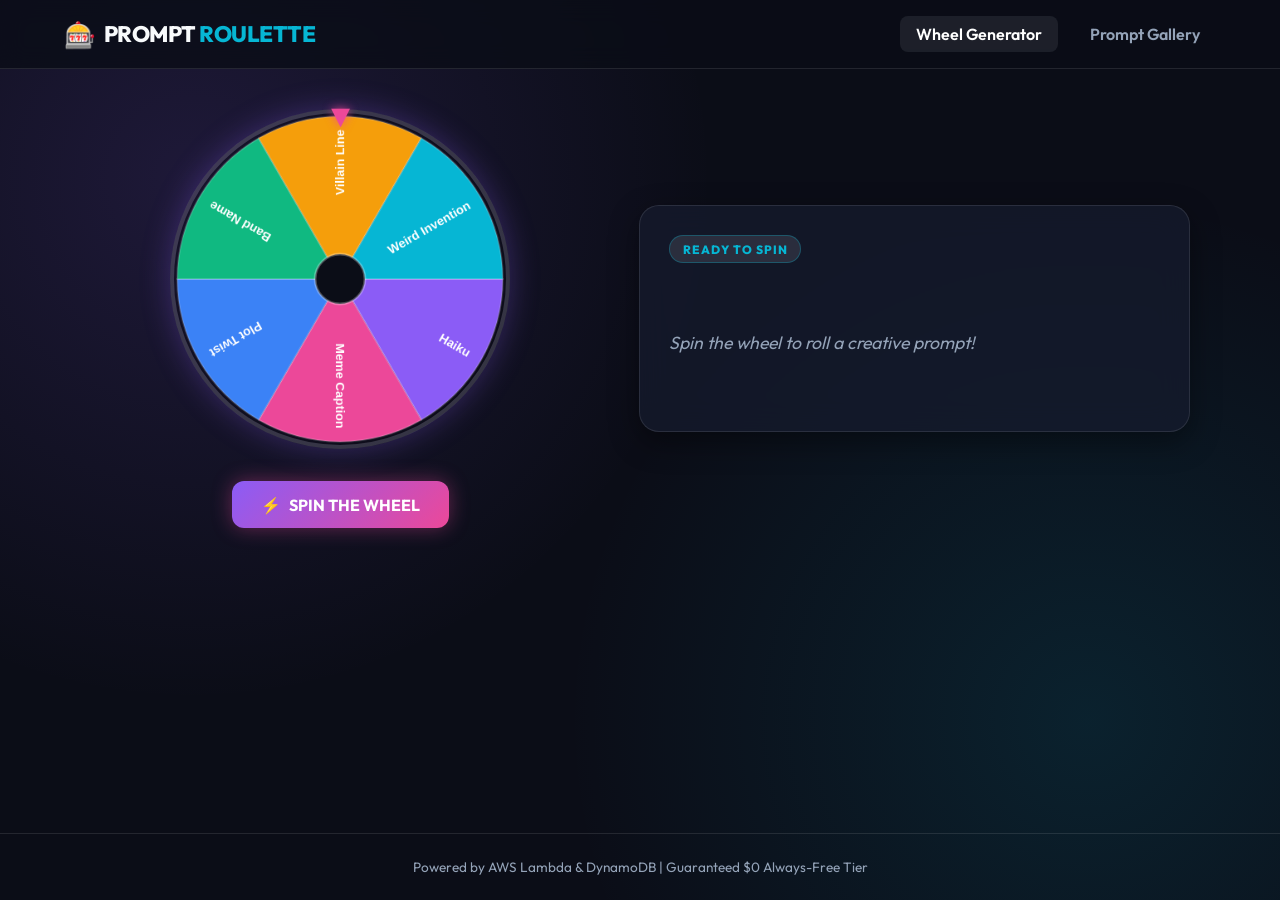
==== frontend/index.html @ f2e2e4ef "feat: complete Prompt Roulette backend, frontend, unit/integration test suites" ====
<!DOCTYPE html>
<html lang="en">
<head>
  <meta charset="UTF-8">
  <meta name="viewport" content="width=device-width, initial-scale=1.0">
  <title>Prompt Roulette — Spin & Generate Creative Prompts</title>
  <meta name="description" content="Spin the wheel for random creative prompts: haikus, meme captions, plot twists, band names, villain monologues, and weird inventions with rarity drops!">
  <link rel="preconnect" href="https://fonts.googleapis.com">
  <link rel="preconnect" href="https://fonts.gstatic.com" crossorigin>
  <link href="https://fonts.googleapis.com/css2?family=Outfit:wght@400;600;800&family=Space+Mono:ital,wght@0,400;0,700;1,400&display=swap" rel="stylesheet">
  <link rel="stylesheet" href="style.css">
</head>
<body>
  <div id="confetti-container"></div>
  
  <header class="site-header">
    <div class="header-container">
      <div class="logo">
        <span class="logo-icon">🎰</span>
        <span class="logo-text">PROMPT <span class="accent-text">ROULETTE</span></span>
      </div>
      <nav class="nav-links">
        <a href="index.html" class="nav-link active">Wheel Generator</a>
        <a href="gallery.html" class="nav-link">Prompt Gallery</a>
      </nav>
    </div>
  </header>

  <main class="main-content">
    <div class="container hero-layout">
      <!-- Wheel Container -->
      <section class="wheel-section">
        <div class="wheel-wrapper">
          <div class="wheel-pointer">▼</div>
          <div class="wheel-container" id="wheel">
            <canvas id="wheelCanvas" width="400" height="400"></canvas>
          </div>
        </div>
        <div class="spin-controls">
          <button id="spinBtn" class="btn btn-primary btn-glow">
            <span class="spin-icon">⚡</span> SPIN THE WHEEL
          </button>
        </div>
      </section>

      <!-- Result Showcase -->
      <section class="result-section">
        <div class="card result-card" id="resultCard">
          <div class="card-header">
            <span class="badge category-badge" id="resCategory">READY TO SPIN</span>
            <span class="badge rarity-badge hidden" id="resRarity">COMMON</span>
          </div>

          <div class="card-body">
            <p class="result-placeholder" id="placeholderText">Spin the wheel to roll a creative prompt!</p>
            <p class="result-text hidden" id="resultText"></p>
          </div>

          <div class="card-actions hidden" id="actionButtons">
            <button id="spinAgainBtn" class="btn btn-secondary">🔄 Spin Again</button>
            <button id="remixBtn" class="btn btn-secondary">🎲 Remix Category</button>
            <button id="saveBtn" class="btn btn-accent">💾 Save to Gallery</button>
            <button id="copyBtn" class="btn btn-outline">📋 Copy</button>
          </div>
        </div>
        <div id="toast" class="toast hidden"></div>
      </section>
    </div>
  </main>

  <footer class="site-footer">
    <p>Powered by AWS Lambda & DynamoDB | Guaranteed $0 Always-Free Tier</p>
  </footer>

  <script src="app.js"></script>
</body>
</html>
---- frontend/style.css ----
:root {
  --bg-dark: #0b0d17;
  --bg-card: rgba(22, 27, 46, 0.75);
  --border-color: rgba(255, 255, 255, 0.1);
  --text-main: #f8fafc;
  --text-muted: #94a3b8;
  
  --primary: #8b5cf6;
  --primary-hover: #7c3aed;
  --accent-cyan: #06b6d4;
  --accent-pink: #ec4899;
  
  --rarity-common: #64748b;
  --rarity-rare: #3b82f6;
  --rarity-legendary: #f59e0b;
  
  --font-main: 'Outfit', sans-serif;
  --font-mono: 'Space Mono', monospace;
}

* {
  box-sizing: border-box;
  margin: 0;
  padding: 0;
}

body {
  background-color: var(--bg-dark);
  color: var(--text-main);
  font-family: var(--font-main);
  min-height: 100vh;
  display: flex;
  flex-direction: column;
  background-image: 
    radial-gradient(circle at 15% 20%, rgba(139, 92, 246, 0.15) 0%, transparent 40%),
    radial-gradient(circle at 85% 80%, rgba(6, 182, 212, 0.12) 0%, transparent 40%);
  background-attachment: fixed;
}

/* Header */
.site-header {
  border-bottom: 1px solid var(--border-color);
  background: rgba(11, 13, 23, 0.8);
  backdrop-filter: blur(12px);
  position: sticky;
  top: 0;
  z-index: 100;
}

.header-container {
  max-width: 1200px;
  margin: 0 auto;
  padding: 1rem 1.5rem;
  display: flex;
  justify-content: space-between;
  align-items: center;
}

.logo {
  font-size: 1.4rem;
  font-weight: 800;
  letter-spacing: -0.5px;
  display: flex;
  align-items: center;
  gap: 0.5rem;
}

.logo-icon {
  font-size: 1.6rem;
}

.accent-text {
  color: var(--accent-cyan);
}

.nav-links {
  display: flex;
  gap: 1rem;
}

.nav-link {
  color: var(--text-muted);
  text-decoration: none;
  font-weight: 600;
  padding: 0.5rem 1rem;
  border-radius: 8px;
  transition: all 0.2s ease;
}

.nav-link:hover, .nav-link.active {
  color: #ffffff;
  background: rgba(255, 255, 255, 0.08);
}

/* Main layout */
.main-content {
  flex: 1;
  padding: 2.5rem 1.5rem;
}

.container {
  max-width: 1100px;
  margin: 0 auto;
}

.hero-layout {
  display: grid;
  grid-template-columns: 1fr 1.1fr;
  gap: 3rem;
  align-items: center;
}

@media (max-width: 900px) {
  .hero-layout {
    grid-template-columns: 1fr;
    gap: 2rem;
  }
}

/* Wheel Section */
.wheel-section {
  display: flex;
  flex-direction: column;
  align-items: center;
  gap: 1.5rem;
}

.wheel-wrapper {
  position: relative;
  width: 340px;
  height: 340px;
  display: flex;
  justify-content: center;
  align-items: center;
}

@media (max-width: 400px) {
  .wheel-wrapper {
    width: 290px;
    height: 290px;
  }
}

.wheel-pointer {
  position: absolute;
  top: -14px;
  left: 50%;
  transform: translateX(-50%);
  font-size: 2rem;
  color: var(--accent-pink);
  z-index: 10;
  text-shadow: 0 0 10px rgba(236, 72, 153, 0.8);
}

.wheel-container {
  width: 100%;
  height: 100%;
  border-radius: 50%;
  box-shadow: 
    0 0 30px rgba(139, 92, 246, 0.3),
    inset 0 0 15px rgba(0, 0, 0, 0.5);
  border: 4px solid rgba(255, 255, 255, 0.15);
  overflow: hidden;
  position: relative;
}

#wheelCanvas {
  width: 100%;
  height: 100%;
}

.spin-controls {
  margin-top: 0.5rem;
}

/* Buttons */
.btn {
  font-family: var(--font-main);
  font-weight: 700;
  font-size: 1rem;
  padding: 0.85rem 1.8rem;
  border-radius: 12px;
  border: none;
  cursor: pointer;
  transition: all 0.2s ease;
  display: inline-flex;
  align-items: center;
  gap: 0.5rem;
  justify-content: center;
}

.btn-primary {
  background: linear-gradient(135deg, var(--primary), var(--accent-pink));
  color: #ffffff;
}

.btn-glow {
  box-shadow: 0 0 20px rgba(236, 72, 153, 0.4);
}

.btn-glow:hover:not(:disabled) {
  transform: translateY(-2px);
  box-shadow: 0 0 30px rgba(236, 72, 153, 0.7);
}

.btn-secondary {
  background: rgba(255, 255, 255, 0.08);
  color: var(--text-main);
  border: 1px solid var(--border-color);
}

.btn-secondary:hover:not(:disabled) {
  background: rgba(255, 255, 255, 0.15);
}

.btn-accent {
  background: linear-gradient(135deg, #10b981, #06b6d4);
  color: #ffffff;
}

.btn-accent:hover:not(:disabled) {
  transform: translateY(-2px);
  box-shadow: 0 0 20px rgba(16, 185, 129, 0.4);
}

.btn-outline {
  background: transparent;
  color: var(--text-main);
  border: 1px solid var(--border-color);
}

.btn-outline:hover:not(:disabled) {
  background: rgba(255, 255, 255, 0.08);
}

.btn:disabled {
  opacity: 0.5;
  cursor: not-allowed;
  transform: none !important;
  box-shadow: none !important;
}

/* Card */
.card {
  background: var(--bg-card);
  border: 1px solid var(--border-color);
  border-radius: 20px;
  padding: 1.8rem;
  backdrop-filter: blur(16px);
  box-shadow: 0 10px 30px rgba(0, 0, 0, 0.4);
  display: flex;
  flex-direction: column;
  gap: 1.2rem;
  position: relative;
  transition: all 0.3s ease;
}

.card-header {
  display: flex;
  justify-content: space-between;
  align-items: center;
  gap: 0.5rem;
}

.badge {
  font-size: 0.75rem;
  font-weight: 800;
  letter-spacing: 1px;
  padding: 0.35rem 0.8rem;
  border-radius: 20px;
  text-transform: uppercase;
}

.category-badge {
  background: rgba(255, 255, 255, 0.1);
  color: var(--accent-cyan);
  border: 1px solid rgba(6, 182, 212, 0.3);
}

.rarity-badge.rarity-common {
  background: rgba(100, 116, 139, 0.2);
  color: #cbd5e1;
  border: 1px solid var(--rarity-common);
}

.rarity-badge.rarity-rare {
  background: rgba(59, 130, 246, 0.2);
  color: #93c5fd;
  border: 1px solid var(--rarity-rare);
  box-shadow: 0 0 10px rgba(59, 130, 246, 0.4);
}

.rarity-badge.rarity-legendary {
  background: linear-gradient(135deg, rgba(245, 158, 11, 0.3), rgba(234, 179, 8, 0.5));
  color: #fef08a;
  border: 1px solid var(--rarity-legendary);
  box-shadow: 0 0 15px rgba(245, 158, 11, 0.7);
  animation: pulse-gold 2s infinite alternate;
}

@keyframes pulse-gold {
  0% { box-shadow: 0 0 10px rgba(245, 158, 11, 0.5); }
  100% { box-shadow: 0 0 25px rgba(245, 158, 11, 0.9); }
}

.result-card.rarity-legendary-card {
  border-color: rgba(245, 158, 11, 0.6);
  background: linear-gradient(135deg, rgba(28, 23, 13, 0.85), rgba(22, 27, 46, 0.85));
  box-shadow: 0 0 35px rgba(245, 158, 11, 0.3);
}

.card-body {
  min-height: 120px;
  display: flex;
  align-items: center;
}

.result-placeholder {
  color: var(--text-muted);
  font-style: italic;
  font-size: 1.1rem;
}

.result-text {
  font-size: 1.25rem;
  font-weight: 600;
  line-height: 1.6;
  white-space: pre-wrap;
  color: #ffffff;
}

.card-actions {
  display: flex;
  flex-wrap: wrap;
  gap: 0.75rem;
}

/* Gallery */
.gallery-header {
  text-align: center;
  margin-bottom: 2.5rem;
}

.gallery-title {
  font-size: 2.2rem;
  font-weight: 800;
  margin-bottom: 0.5rem;
}

.gallery-subtitle {
  color: var(--text-muted);
}

.gallery-status {
  text-align: center;
  padding: 4rem 1rem;
  color: var(--text-muted);
  display: flex;
  flex-direction: column;
  align-items: center;
  gap: 1rem;
}

.spinner {
  width: 40px;
  height: 40px;
  border: 4px solid rgba(255, 255, 255, 0.1);
  border-top-color: var(--accent-cyan);
  border-radius: 50%;
  animation: spin 1s infinite linear;
}

@keyframes spin {
  100% { transform: rotate(360deg); }
}

.gallery-grid {
  display: grid;
  grid-template-columns: repeat(auto-fill, minmax(320px, 1fr));
  gap: 1.5rem;
}

.gallery-card {
  justify-content: space-between;
}

.gallery-footer {
  display: flex;
  justify-content: space-between;
  align-items: center;
  border-top: 1px solid rgba(255, 255, 255, 0.08);
  padding-top: 1rem;
  margin-top: 0.5rem;
}

.time-stamp {
  font-size: 0.8rem;
  color: var(--text-muted);
}

.upvote-btn {
  background: rgba(255, 255, 255, 0.06);
  border: 1px solid var(--border-color);
  color: var(--text-main);
  padding: 0.4rem 0.9rem;
  border-radius: 20px;
  font-weight: 700;
  font-size: 0.85rem;
  cursor: pointer;
  transition: all 0.2s ease;
  display: flex;
  align-items: center;
  gap: 0.4rem;
}

.upvote-btn:hover {
  background: rgba(236, 72, 153, 0.15);
  border-color: var(--accent-pink);
  color: var(--accent-pink);
}

/* Toast */
.toast {
  position: fixed;
  bottom: 2rem;
  right: 2rem;
  background: rgba(15, 23, 42, 0.95);
  color: #ffffff;
  padding: 0.8rem 1.4rem;
  border-radius: 12px;
  border: 1px solid var(--accent-cyan);
  box-shadow: 0 10px 25px rgba(0, 0, 0, 0.5);
  font-weight: 600;
  z-index: 1000;
  transition: all 0.3s ease;
}

.hidden {
  display: none !important;
}

.site-footer {
  text-align: center;
  padding: 1.5rem;
  border-top: 1px solid var(--border-color);
  color: var(--text-muted);
  font-size: 0.85rem;
  margin-top: auto;
}

/* Confetti canvas */
#confetti-container {
  position: fixed;
  top: 0;
  left: 0;
  width: 100vw;
  height: 100vh;
  pointer-events: none;
  z-index: 999;
}
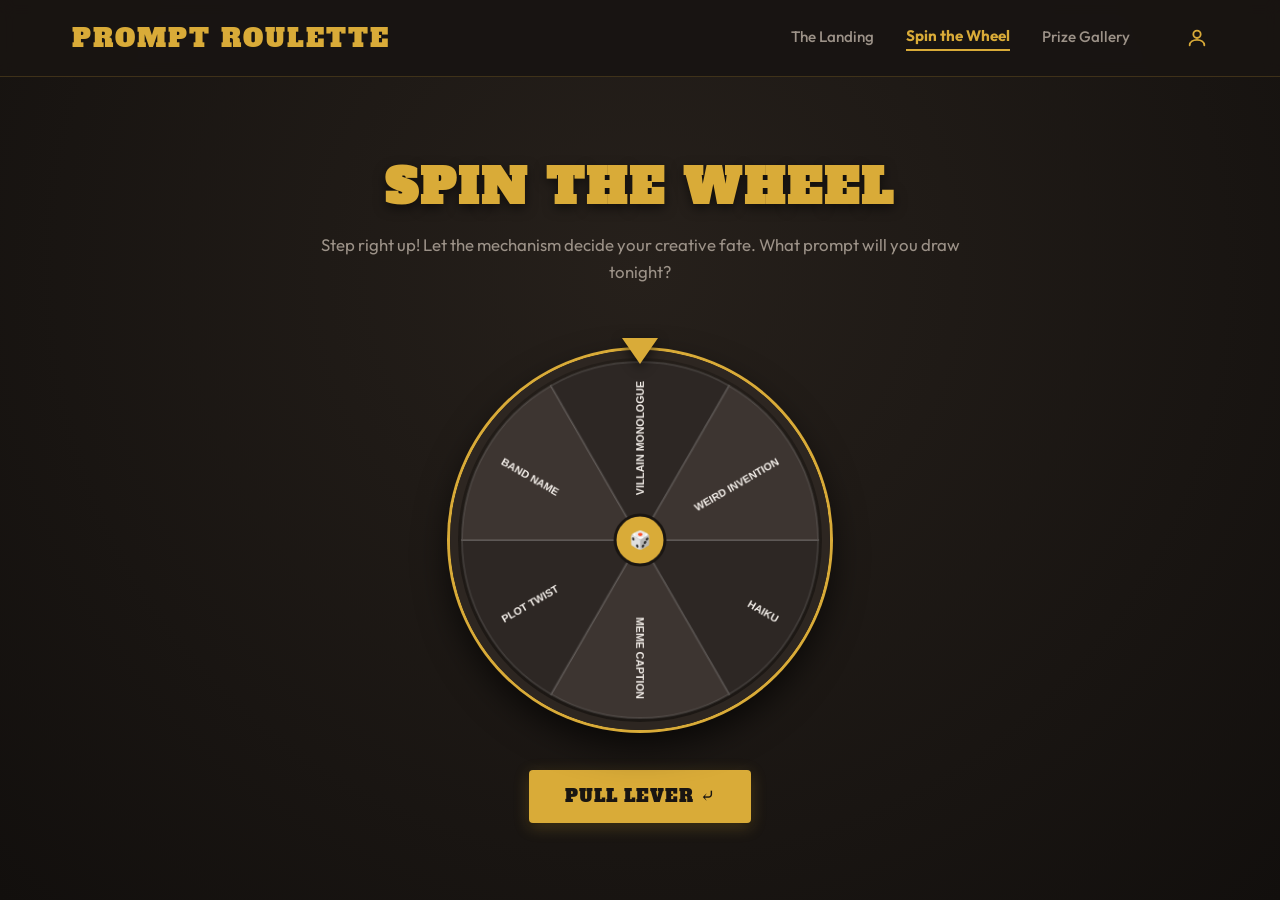
==== commit 3e95ba37: "feat: implement approved vintage carnival UI design system across all 3 pages, fix wheel label orien" ====
--- a/frontend/index.html
+++ b/frontend/index.html
@@ -3,74 +3,83 @@
 <head>
   <meta charset="UTF-8">
   <meta name="viewport" content="width=device-width, initial-scale=1.0">
-  <title>Prompt Roulette — Spin & Generate Creative Prompts</title>
-  <meta name="description" content="Spin the wheel for random creative prompts: haikus, meme captions, plot twists, band names, villain monologues, and weird inventions with rarity drops!">
-  <link rel="preconnect" href="https://fonts.googleapis.com">
-  <link rel="preconnect" href="https://fonts.gstatic.com" crossorigin>
-  <link href="https://fonts.googleapis.com/css2?family=Outfit:wght@400;600;800&family=Space+Mono:ital,wght@0,400;0,700;1,400&display=swap" rel="stylesheet">
+  <title>Prompt Roulette — Spin the Wheel</title>
   <link rel="stylesheet" href="style.css">
 </head>
 <body>
-  <div id="confetti-container"></div>
-  
-  <header class="site-header">
-    <div class="header-container">
-      <div class="logo">
-        <span class="logo-icon">🎰</span>
-        <span class="logo-text">PROMPT <span class="accent-text">ROULETTE</span></span>
-      </div>
+
+  <!-- Navigation Header -->
+  <header class="header">
+    <div class="nav-container">
+      <a href="../index.html" class="brand-logo">PROMPT ROULETTE</a>
       <nav class="nav-links">
-        <a href="index.html" class="nav-link active">Wheel Generator</a>
-        <a href="gallery.html" class="nav-link">Prompt Gallery</a>
+        <a href="../index.html" class="nav-link">The Landing</a>
+        <a href="index.html" class="nav-link active">Spin the Wheel</a>
+        <a href="gallery.html" class="nav-link">Prize Gallery</a>
+        <a href="#" class="profile-icon" title="Profile">
+          <svg width="22" height="22" viewBox="0 0 24 24" fill="none" stroke="currentColor" stroke-width="2" stroke-linecap="round" stroke-linejoin="round">
+            <circle cx="12" cy="8" r="4"/>
+            <path d="M4 20c0-4 4-6 8-6s8 2 8 6"/>
+          </svg>
+        </a>
       </nav>
     </div>
   </header>
 
+  <!-- Main Content Area -->
   <main class="main-content">
-    <div class="container hero-layout">
-      <!-- Wheel Container -->
-      <section class="wheel-section">
-        <div class="wheel-wrapper">
-          <div class="wheel-pointer">▼</div>
-          <div class="wheel-container" id="wheel">
-            <canvas id="wheelCanvas" width="400" height="400"></canvas>
-          </div>
-        </div>
-        <div class="spin-controls">
-          <button id="spinBtn" class="btn btn-primary btn-glow">
-            <span class="spin-icon">⚡</span> SPIN THE WHEEL
-          </button>
-        </div>
-      </section>
+    
+    <div class="hero-header">
+      <h1 class="page-title">SPIN THE WHEEL</h1>
+      <p class="page-subtitle">
+        Step right up! Let the mechanism decide your creative fate. What prompt will you draw tonight?
+      </p>
+    </div>
 
-      <!-- Result Showcase -->
-      <section class="result-section">
-        <div class="card result-card" id="resultCard">
-          <div class="card-header">
-            <span class="badge category-badge" id="resCategory">READY TO SPIN</span>
-            <span class="badge rarity-badge hidden" id="resRarity">COMMON</span>
-          </div>
+    <!-- Wheel Canvas Area (Matching Image 1) -->
+    <div class="wheel-wrapper">
+      <div class="wheel-pointer"></div>
+      <div class="wheel-container">
+        <canvas id="wheelCanvas" width="380" height="380"></canvas>
+      </div>
+    </div>
 
-          <div class="card-body">
-            <p class="result-placeholder" id="placeholderText">Spin the wheel to roll a creative prompt!</p>
-            <p class="result-text hidden" id="resultText"></p>
-          </div>
+    <!-- Pull Lever Button -->
+    <button id="spinBtn" class="btn btn-gold">PULL LEVER ⤶</button>
 
-          <div class="card-actions hidden" id="actionButtons">
-            <button id="spinAgainBtn" class="btn btn-secondary">🔄 Spin Again</button>
-            <button id="remixBtn" class="btn btn-secondary">🎲 Remix Category</button>
-            <button id="saveBtn" class="btn btn-accent">💾 Save to Gallery</button>
-            <button id="copyBtn" class="btn btn-outline">📋 Copy</button>
-          </div>
-        </div>
-        <div id="toast" class="toast hidden"></div>
-      </section>
-    </div>
   </main>
 
-  <footer class="site-footer">
-    <p>Powered by AWS Lambda & DynamoDB | Guaranteed $0 Always-Free Tier</p>
-  </footer>
+  <!-- Result Ticket Modal (Matching Image 3) -->
+  <div id="ticketModal" class="ticket-modal-container">
+    <div class="ticket-card">
+      <div class="ticket-header">
+        <span id="ticketNo">NO. 00892</span>
+        <span>RESULT</span>
+      </div>
+
+      <h2 id="ticketCategory" class="ticket-category-title">Villain Monologue</h2>
+      <div id="ticketStamp" class="stamp-badge stamp-rare">RARE</div>
+
+      <div id="ticketQuote" class="ticket-quote-box">
+        "I have waited an eternity for this moment of minor inconvenience."
+      </div>
+
+      <div class="ticket-perforated-line"></div>
+
+      <div class="ticket-footer-text">
+        VALID FOR ONE USE<br>
+        * P R O M P T *
+      </div>
+
+      <div class="ticket-actions">
+        <button id="modalSpinAgain" class="btn btn-gold">🔁 SPIN AGAIN</button>
+        <button id="modalSave" class="btn btn-dark">📑 SAVE TO GALLERY</button>
+      </div>
+    </div>
+  </div>
+
+  <div id="toast" class="hidden"></div>
+  <div id="confetti-container"></div>
 
   <script src="app.js"></script>
 </body>
--- a/frontend/style.css
+++ b/frontend/style.css
@@ -1,21 +1,30 @@
+@import url('https://fonts.googleapis.com/css2?family=Alfa+Slab+One&family=Courier+Prime:ital,wght@0,400;0,700;1,400&family=Outfit:wght@400;500;600;700&display=swap');
+
 :root {
-  --bg-dark: #0b0d17;
-  --bg-card: rgba(22, 27, 46, 0.75);
-  --border-color: rgba(255, 255, 255, 0.1);
-  --text-main: #f8fafc;
-  --text-muted: #94a3b8;
+  --bg-dark: #191512;
+  --bg-dark-gradient: radial-gradient(circle at 50% 30%, #26201b 0%, #120f0d 100%);
+  --bg-card: #eee8db;
+  --bg-card-inset: #e2dbcb;
   
-  --primary: #8b5cf6;
-  --primary-hover: #7c3aed;
-  --accent-cyan: #06b6d4;
-  --accent-pink: #ec4899;
+  --gold-primary: #d9ab38;
+  --gold-hover: #c49729;
+  --gold-glow: rgba(217, 171, 56, 0.25);
   
-  --rarity-common: #64748b;
-  --rarity-rare: #3b82f6;
-  --rarity-legendary: #f59e0b;
+  --text-light: #f5f0eb;
+  --text-dark: #191512;
+  --text-muted: #9c9288;
+  --text-dim: #70675f;
   
-  --font-main: 'Outfit', sans-serif;
-  --font-mono: 'Space Mono', monospace;
+  --rarity-common: #008080;
+  --rarity-common-bg: #e2f2f2;
+  --rarity-rare: #c04838;
+  --rarity-rare-bg: #fbebe8;
+  --rarity-legendary: #d9ab38;
+  --rarity-legendary-bg: #fdf7e7;
+  
+  --font-serif: 'Alfa Slab One', cursive, serif;
+  --font-mono: 'Courier Prime', monospace;
+  --font-sans: 'Outfit', sans-serif;
 }
 
 * {
@@ -25,141 +34,248 @@
 }
 
 body {
-  background-color: var(--bg-dark);
-  color: var(--text-main);
-  font-family: var(--font-main);
+  background: var(--bg-dark);
+  background-image: var(--bg-dark-gradient);
+  color: var(--text-light);
+  font-family: var(--font-sans);
   min-height: 100vh;
   display: flex;
   flex-direction: column;
-  background-image: 
-    radial-gradient(circle at 15% 20%, rgba(139, 92, 246, 0.15) 0%, transparent 40%),
-    radial-gradient(circle at 85% 80%, rgba(6, 182, 212, 0.12) 0%, transparent 40%);
-  background-attachment: fixed;
-}
-
-/* Header */
-.site-header {
-  border-bottom: 1px solid var(--border-color);
-  background: rgba(11, 13, 23, 0.8);
-  backdrop-filter: blur(12px);
+  overflow-x: hidden;
+}
+
+/* Header & Navigation */
+.header {
+  border-bottom: 1px solid rgba(217, 171, 56, 0.2);
+  background: rgba(25, 21, 18, 0.95);
+  backdrop-filter: blur(8px);
   position: sticky;
   top: 0;
   z-index: 100;
 }
 
-.header-container {
+.nav-container {
   max-width: 1200px;
   margin: 0 auto;
-  padding: 1rem 1.5rem;
-  display: flex;
+  padding: 1.25rem 2rem;
+  display: flex;
+  align-items: center;
   justify-content: space-between;
-  align-items: center;
-}
-
-.logo {
-  font-size: 1.4rem;
-  font-weight: 800;
-  letter-spacing: -0.5px;
-  display: flex;
-  align-items: center;
-  gap: 0.5rem;
-}
-
-.logo-icon {
+}
+
+.brand-logo {
+  font-family: var(--font-serif);
   font-size: 1.6rem;
-}
-
-.accent-text {
-  color: var(--accent-cyan);
+  color: var(--gold-primary);
+  text-decoration: none;
+  letter-spacing: 2px;
+  transition: transform 0.2s ease;
+}
+
+.brand-logo:hover {
+  transform: scale(1.02);
 }
 
 .nav-links {
   display: flex;
-  gap: 1rem;
+  align-items: center;
+  gap: 2rem;
 }
 
 .nav-link {
   color: var(--text-muted);
   text-decoration: none;
-  font-weight: 600;
-  padding: 0.5rem 1rem;
-  border-radius: 8px;
-  transition: all 0.2s ease;
-}
-
-.nav-link:hover, .nav-link.active {
-  color: #ffffff;
-  background: rgba(255, 255, 255, 0.08);
-}
-
-/* Main layout */
+  font-size: 0.95rem;
+  font-weight: 500;
+  transition: color 0.2s ease;
+  padding-bottom: 4px;
+}
+
+.nav-link:hover {
+  color: var(--text-light);
+}
+
+.nav-link.active {
+  color: var(--gold-primary);
+  font-weight: 700;
+  border-bottom: 2px solid var(--gold-primary);
+}
+
+.profile-icon {
+  margin-left: 1.5rem;
+  display: inline-flex;
+  align-items: center;
+  justify-content: center;
+  color: var(--gold-primary);
+  text-decoration: none;
+  transition: transform 0.2s ease, color 0.2s ease;
+}
+
+.profile-icon:hover {
+  color: var(--gold-hover);
+  transform: scale(1.1);
+}
+
+/* Main Container Layout */
 .main-content {
   flex: 1;
-  padding: 2.5rem 1.5rem;
-}
-
-.container {
-  max-width: 1100px;
+  display: flex;
+  flex-direction: column;
+  align-items: center;
+  justify-content: center;
+  padding: 3rem 1.5rem;
+  max-width: 1200px;
   margin: 0 auto;
-}
-
-.hero-layout {
-  display: grid;
-  grid-template-columns: 1fr 1.1fr;
-  gap: 3rem;
-  align-items: center;
-}
-
-@media (max-width: 900px) {
-  .hero-layout {
-    grid-template-columns: 1fr;
-    gap: 2rem;
-  }
-}
-
-/* Wheel Section */
-.wheel-section {
+  width: 100%;
+}
+
+/* Hero Title Section */
+.hero-header {
+  text-align: center;
+  margin-bottom: 2.5rem;
+  max-width: 650px;
+}
+
+.page-title {
+  font-family: var(--font-serif);
+  font-size: 3rem;
+  color: var(--gold-primary);
+  letter-spacing: 3px;
+  text-transform: uppercase;
+  margin-bottom: 0.75rem;
+  text-shadow: 0 4px 12px rgba(0, 0, 0, 0.5);
+}
+
+.page-subtitle {
+  color: var(--text-muted);
+  font-size: 1.05rem;
+  line-height: 1.6;
+}
+
+/* Landing Page Frame Box (Matching Image 5) */
+.landing-frame-container {
   display: flex;
   flex-direction: column;
   align-items: center;
-  gap: 1.5rem;
-}
-
+  text-align: center;
+  max-width: 750px;
+}
+
+.landing-gold-box {
+  border: 3px solid var(--gold-primary);
+  outline: 2px dashed var(--gold-primary);
+  outline-offset: -10px;
+  padding: 2.5rem 4rem;
+  background: rgba(36, 30, 26, 0.6);
+  margin-bottom: 2rem;
+  border-radius: 4px;
+  box-shadow: 0 10px 30px rgba(0,0,0,0.6), inset 0 0 20px rgba(217, 171, 56, 0.1);
+}
+
+.landing-gold-title {
+  font-family: var(--font-serif);
+  font-size: 3.5rem;
+  color: var(--gold-primary);
+  letter-spacing: 4px;
+  text-transform: uppercase;
+  text-shadow: 0 4px 10px rgba(0,0,0,0.8);
+}
+
+.landing-subtext {
+  color: var(--text-muted);
+  font-size: 1.15rem;
+  margin-bottom: 2.5rem;
+}
+
+.sublink {
+  color: var(--text-muted);
+  font-family: var(--font-mono);
+  font-size: 0.95rem;
+  text-decoration: underline;
+  text-decoration-style: dashed;
+  margin-top: 1.5rem;
+  transition: color 0.2s ease;
+}
+
+.sublink:hover {
+  color: var(--gold-primary);
+}
+
+/* Buttons */
+.btn {
+  display: inline-flex;
+  align-items: center;
+  justify-content: center;
+  gap: 0.5rem;
+  font-family: var(--font-serif);
+  font-size: 1.1rem;
+  padding: 0.9rem 2.2rem;
+  border-radius: 4px;
+  border: none;
+  cursor: pointer;
+  text-decoration: none;
+  text-transform: uppercase;
+  letter-spacing: 1px;
+  transition: all 0.2s cubic-bezier(0.175, 0.885, 0.32, 1.275);
+}
+
+.btn-gold {
+  background: var(--gold-primary);
+  color: var(--text-dark);
+  box-shadow: 0 4px 15px var(--gold-glow), 0 2px 4px rgba(0,0,0,0.4);
+}
+
+.btn-gold:hover {
+  background: var(--gold-hover);
+  transform: translateY(-2px);
+  box-shadow: 0 6px 20px rgba(217, 171, 56, 0.4);
+}
+
+.btn-gold:disabled {
+  opacity: 0.6;
+  cursor: not-allowed;
+  transform: none;
+}
+
+.btn-dark {
+  background: #28221d;
+  color: var(--text-light);
+  border: 1px solid rgba(255, 255, 255, 0.2);
+}
+
+.btn-dark:hover {
+  background: #362e28;
+  border-color: var(--gold-primary);
+  transform: translateY(-2px);
+}
+
+/* Wheel Container (Spin Screen) */
 .wheel-wrapper {
   position: relative;
-  width: 340px;
-  height: 340px;
-  display: flex;
-  justify-content: center;
-  align-items: center;
-}
-
-@media (max-width: 400px) {
-  .wheel-wrapper {
-    width: 290px;
-    height: 290px;
-  }
+  display: flex;
+  flex-direction: column;
+  align-items: center;
+  margin: 1.5rem 0 2.5rem;
 }
 
 .wheel-pointer {
+  width: 0;
+  height: 0;
+  border-left: 18px solid transparent;
+  border-right: 18px solid transparent;
+  border-top: 26px solid var(--gold-primary);
   position: absolute;
-  top: -14px;
-  left: 50%;
-  transform: translateX(-50%);
-  font-size: 2rem;
-  color: var(--accent-pink);
+  top: -12px;
   z-index: 10;
-  text-shadow: 0 0 10px rgba(236, 72, 153, 0.8);
+  filter: drop-shadow(0 4px 6px rgba(0,0,0,0.6));
 }
 
 .wheel-container {
-  width: 100%;
-  height: 100%;
+  width: 380px;
+  height: 380px;
   border-radius: 50%;
-  box-shadow: 
-    0 0 30px rgba(139, 92, 246, 0.3),
-    inset 0 0 15px rgba(0, 0, 0, 0.5);
-  border: 4px solid rgba(255, 255, 255, 0.15);
+  border: 8px solid #2d2621;
+  box-shadow: 0 0 0 3px var(--gold-primary), 0 15px 35px rgba(0,0,0,0.7);
   overflow: hidden;
   position: relative;
 }
@@ -169,292 +285,420 @@
   height: 100%;
 }
 
-.spin-controls {
-  margin-top: 0.5rem;
-}
-
-/* Buttons */
-.btn {
-  font-family: var(--font-main);
-  font-weight: 700;
-  font-size: 1rem;
-  padding: 0.85rem 1.8rem;
-  border-radius: 12px;
-  border: none;
-  cursor: pointer;
-  transition: all 0.2s ease;
-  display: inline-flex;
-  align-items: center;
-  gap: 0.5rem;
-  justify-content: center;
-}
-
-.btn-primary {
-  background: linear-gradient(135deg, var(--primary), var(--accent-pink));
-  color: #ffffff;
-}
-
-.btn-glow {
-  box-shadow: 0 0 20px rgba(236, 72, 153, 0.4);
-}
-
-.btn-glow:hover:not(:disabled) {
-  transform: translateY(-2px);
-  box-shadow: 0 0 30px rgba(236, 72, 153, 0.7);
-}
-
-.btn-secondary {
-  background: rgba(255, 255, 255, 0.08);
-  color: var(--text-main);
-  border: 1px solid var(--border-color);
-}
-
-.btn-secondary:hover:not(:disabled) {
-  background: rgba(255, 255, 255, 0.15);
-}
-
-.btn-accent {
-  background: linear-gradient(135deg, #10b981, #06b6d4);
-  color: #ffffff;
-}
-
-.btn-accent:hover:not(:disabled) {
-  transform: translateY(-2px);
-  box-shadow: 0 0 20px rgba(16, 185, 129, 0.4);
-}
-
-.btn-outline {
-  background: transparent;
-  color: var(--text-main);
-  border: 1px solid var(--border-color);
-}
-
-.btn-outline:hover:not(:disabled) {
-  background: rgba(255, 255, 255, 0.08);
-}
-
-.btn:disabled {
-  opacity: 0.5;
-  cursor: not-allowed;
-  transform: none !important;
-  box-shadow: none !important;
-}
-
-/* Card */
-.card {
-  background: var(--bg-card);
-  border: 1px solid var(--border-color);
-  border-radius: 20px;
-  padding: 1.8rem;
-  backdrop-filter: blur(16px);
-  box-shadow: 0 10px 30px rgba(0, 0, 0, 0.4);
-  display: flex;
-  flex-direction: column;
-  gap: 1.2rem;
-  position: relative;
-  transition: all 0.3s ease;
-}
-
-.card-header {
-  display: flex;
-  justify-content: space-between;
-  align-items: center;
-  gap: 0.5rem;
-}
-
-.badge {
-  font-size: 0.75rem;
-  font-weight: 800;
-  letter-spacing: 1px;
-  padding: 0.35rem 0.8rem;
-  border-radius: 20px;
-  text-transform: uppercase;
-}
-
-.category-badge {
-  background: rgba(255, 255, 255, 0.1);
-  color: var(--accent-cyan);
-  border: 1px solid rgba(6, 182, 212, 0.3);
-}
-
-.rarity-badge.rarity-common {
-  background: rgba(100, 116, 139, 0.2);
-  color: #cbd5e1;
-  border: 1px solid var(--rarity-common);
-}
-
-.rarity-badge.rarity-rare {
-  background: rgba(59, 130, 246, 0.2);
-  color: #93c5fd;
-  border: 1px solid var(--rarity-rare);
-  box-shadow: 0 0 10px rgba(59, 130, 246, 0.4);
-}
-
-.rarity-badge.rarity-legendary {
-  background: linear-gradient(135deg, rgba(245, 158, 11, 0.3), rgba(234, 179, 8, 0.5));
-  color: #fef08a;
-  border: 1px solid var(--rarity-legendary);
-  box-shadow: 0 0 15px rgba(245, 158, 11, 0.7);
-  animation: pulse-gold 2s infinite alternate;
-}
-
-@keyframes pulse-gold {
-  0% { box-shadow: 0 0 10px rgba(245, 158, 11, 0.5); }
-  100% { box-shadow: 0 0 25px rgba(245, 158, 11, 0.9); }
-}
-
-.result-card.rarity-legendary-card {
-  border-color: rgba(245, 158, 11, 0.6);
-  background: linear-gradient(135deg, rgba(28, 23, 13, 0.85), rgba(22, 27, 46, 0.85));
-  box-shadow: 0 0 35px rgba(245, 158, 11, 0.3);
-}
-
-.card-body {
-  min-height: 120px;
-  display: flex;
-  align-items: center;
-}
-
-.result-placeholder {
-  color: var(--text-muted);
-  font-style: italic;
-  font-size: 1.1rem;
-}
-
-.result-text {
-  font-size: 1.25rem;
-  font-weight: 600;
-  line-height: 1.6;
-  white-space: pre-wrap;
-  color: #ffffff;
-}
-
-.card-actions {
-  display: flex;
-  flex-wrap: wrap;
-  gap: 0.75rem;
-}
-
-/* Gallery */
-.gallery-header {
-  text-align: center;
-  margin-bottom: 2.5rem;
-}
-
-.gallery-title {
-  font-size: 2.2rem;
-  font-weight: 800;
-  margin-bottom: 0.5rem;
-}
-
-.gallery-subtitle {
-  color: var(--text-muted);
-}
-
-.gallery-status {
-  text-align: center;
-  padding: 4rem 1rem;
-  color: var(--text-muted);
-  display: flex;
-  flex-direction: column;
-  align-items: center;
-  gap: 1rem;
-}
-
-.spinner {
-  width: 40px;
-  height: 40px;
-  border: 4px solid rgba(255, 255, 255, 0.1);
-  border-top-color: var(--accent-cyan);
-  border-radius: 50%;
-  animation: spin 1s infinite linear;
-}
-
-@keyframes spin {
-  100% { transform: rotate(360deg); }
-}
-
-.gallery-grid {
-  display: grid;
-  grid-template-columns: repeat(auto-fill, minmax(320px, 1fr));
-  gap: 1.5rem;
-}
-
-.gallery-card {
-  justify-content: space-between;
-}
-
-.gallery-footer {
-  display: flex;
-  justify-content: space-between;
-  align-items: center;
-  border-top: 1px solid rgba(255, 255, 255, 0.08);
-  padding-top: 1rem;
-  margin-top: 0.5rem;
-}
-
-.time-stamp {
-  font-size: 0.8rem;
-  color: var(--text-muted);
-}
-
-.upvote-btn {
-  background: rgba(255, 255, 255, 0.06);
-  border: 1px solid var(--border-color);
-  color: var(--text-main);
-  padding: 0.4rem 0.9rem;
-  border-radius: 20px;
-  font-weight: 700;
-  font-size: 0.85rem;
-  cursor: pointer;
-  transition: all 0.2s ease;
-  display: flex;
-  align-items: center;
-  gap: 0.4rem;
-}
-
-.upvote-btn:hover {
-  background: rgba(236, 72, 153, 0.15);
-  border-color: var(--accent-pink);
-  color: var(--accent-pink);
-}
-
-/* Toast */
-.toast {
-  position: fixed;
-  bottom: 2rem;
-  right: 2rem;
-  background: rgba(15, 23, 42, 0.95);
-  color: #ffffff;
-  padding: 0.8rem 1.4rem;
-  border-radius: 12px;
-  border: 1px solid var(--accent-cyan);
-  box-shadow: 0 10px 25px rgba(0, 0, 0, 0.5);
-  font-weight: 600;
-  z-index: 1000;
-  transition: all 0.3s ease;
-}
-
-.hidden {
-  display: none !important;
-}
-
-.site-footer {
-  text-align: center;
-  padding: 1.5rem;
-  border-top: 1px solid var(--border-color);
-  color: var(--text-muted);
-  font-size: 0.85rem;
-  margin-top: auto;
-}
-
-/* Confetti canvas */
-#confetti-container {
+/* Result Ticket Card Component (Matching Image 3) */
+.ticket-modal-container {
   position: fixed;
   top: 0;
   left: 0;
   width: 100vw;
   height: 100vh;
+  background: rgba(12, 10, 8, 0.85);
+  backdrop-filter: blur(6px);
+  display: flex;
+  align-items: center;
+  justify-content: center;
+  z-index: 200;
+  opacity: 0;
   pointer-events: none;
-  z-index: 999;
-}
+  transition: opacity 0.3s ease;
+}
+
+.ticket-modal-container.active {
+  opacity: 1;
+  pointer-events: auto;
+}
+
+.ticket-card {
+  background: var(--bg-card);
+  color: var(--text-dark);
+  width: 420px;
+  max-width: 90vw;
+  border-radius: 6px;
+  box-shadow: 0 20px 50px rgba(0,0,0,0.8);
+  position: relative;
+  overflow: hidden;
+  padding: 2rem;
+  transform: translateY(20px) scale(0.95);
+  transition: transform 0.3s cubic-bezier(0.175, 0.885, 0.32, 1.275);
+}
+
+.ticket-modal-container.active .ticket-card {
+  transform: translateY(0) scale(1);
+}
+
+/* Ticket Side Notch Cutouts */
+.ticket-card::before,
+.ticket-card::after {
+  content: "";
+  position: absolute;
+  top: 65%;
+  width: 24px;
+  height: 24px;
+  background: #120f0d;
+  border-radius: 50%;
+  z-index: 5;
+}
+
+.ticket-card::before {
+  left: -12px;
+}
+
+.ticket-card::after {
+  right: -12px;
+}
+
+.ticket-header {
+  display: flex;
+  justify-content: space-between;
+  font-family: var(--font-mono);
+  font-size: 0.85rem;
+  color: var(--text-dim);
+  margin-bottom: 1rem;
+  text-transform: uppercase;
+}
+
+.ticket-category-title {
+  font-family: var(--font-serif);
+  font-size: 2.2rem;
+  line-height: 1.1;
+  color: var(--text-dark);
+  margin-bottom: 1rem;
+  position: relative;
+}
+
+/* Rarity Stamp Badge */
+.stamp-badge {
+  display: inline-block;
+  font-family: var(--font-serif);
+  font-size: 0.9rem;
+  padding: 0.25rem 0.75rem;
+  border: 2px solid currentColor;
+  text-transform: uppercase;
+  letter-spacing: 2px;
+  transform: rotate(-6deg);
+  border-radius: 2px;
+  margin-bottom: 1.25rem;
+}
+
+.stamp-common {
+  color: var(--rarity-common);
+  border-color: var(--rarity-common);
+}
+
+.stamp-rare {
+  color: var(--rarity-rare);
+  border-color: var(--rarity-rare);
+}
+
+.stamp-legendary {
+  color: var(--rarity-legendary);
+  border-color: var(--rarity-legendary);
+  background: #fff8e6;
+}
+
+.ticket-quote-box {
+  background: var(--bg-card-inset);
+  border: 1px dashed #c4bcab;
+  padding: 1.25rem;
+  border-radius: 4px;
+  font-family: var(--font-mono);
+  font-size: 1rem;
+  line-height: 1.5;
+  color: #2b2520;
+  margin-bottom: 1.5rem;
+  min-height: 90px;
+  display: flex;
+  align-items: center;
+  justify-content: center;
+  text-align: center;
+}
+
+.ticket-perforated-line {
+  border-top: 2px dashed #c4bcab;
+  margin: 1.25rem 0;
+}
+
+.ticket-footer-text {
+  text-align: center;
+  font-family: var(--font-mono);
+  font-size: 0.75rem;
+  color: var(--text-dim);
+  letter-spacing: 2px;
+  text-transform: uppercase;
+}
+
+.ticket-actions {
+  display: flex;
+  gap: 0.75rem;
+  margin-top: 1.5rem;
+}
+
+.ticket-actions .btn {
+  flex: 1;
+  font-size: 0.85rem;
+  padding: 0.75rem 1rem;
+}
+
+/* Gallery Header & Controls */
+.gallery-header-bar {
+  width: 100%;
+  display: flex;
+  align-items: flex-end;
+  justify-content: space-between;
+  border-bottom: 1px solid rgba(255, 255, 255, 0.1);
+  padding-bottom: 1rem;
+  margin-bottom: 2.5rem;
+}
+
+.gallery-title-group {
+  display: flex;
+  align-items: center;
+  gap: 0.75rem;
+}
+
+.gallery-title-group h1 {
+  font-family: var(--font-serif);
+  font-size: 2.2rem;
+  color: var(--gold-primary);
+}
+
+.sort-select-wrapper {
+  position: relative;
+}
+
+.sort-select {
+  background: #241e1a;
+  color: var(--text-light);
+  border: 1px solid rgba(255, 255, 255, 0.2);
+  padding: 0.5rem 1rem;
+  border-radius: 4px;
+  font-family: var(--font-mono);
+  font-size: 0.85rem;
+  cursor: pointer;
+}
+
+/* Empty State Component (Matching Image 2) */
+.empty-state-container {
+  display: flex;
+  flex-direction: column;
+  align-items: center;
+  text-align: center;
+  padding: 4rem 2rem;
+  width: 100%;
+}
+
+.empty-icon-circle {
+  width: 120px;
+  height: 120px;
+  border-radius: 50%;
+  background: #211c18;
+  border: 2px dashed #473d35;
+  display: flex;
+  align-items: center;
+  justify-content: center;
+  font-size: 2.5rem;
+  color: var(--text-dim);
+  margin-bottom: 2rem;
+}
+
+.empty-title {
+  font-family: var(--font-serif);
+  font-size: 2.8rem;
+  color: var(--text-light);
+  margin-bottom: 0.75rem;
+}
+
+.empty-subtitle {
+  font-family: var(--font-mono);
+  font-size: 0.9rem;
+  color: var(--text-muted);
+  letter-spacing: 2px;
+  max-width: 500px;
+  margin-bottom: 2.5rem;
+  text-transform: uppercase;
+}
+
+/* Gallery Grid & Cards (Matching Image 4) */
+.gallery-grid {
+  display: grid;
+  grid-template-columns: repeat(auto-fill, minmax(320px, 1fr));
+  gap: 2rem;
+  width: 100%;
+}
+
+.gallery-card {
+  background: var(--bg-card);
+  color: var(--text-dark);
+  border-radius: 6px;
+  padding: 1.5rem;
+  position: relative;
+  box-shadow: 0 10px 25px rgba(0,0,0,0.5);
+  display: flex;
+  flex-direction: column;
+  justify-content: space-between;
+  min-height: 240px;
+  transition: transform 0.2s ease, box-shadow 0.2s ease;
+}
+
+.gallery-card:hover {
+  transform: translateY(-4px);
+  box-shadow: 0 15px 35px rgba(0,0,0,0.7);
+}
+
+/* Card Cutout Notches */
+.gallery-card::before,
+.gallery-card::after {
+  content: "";
+  position: absolute;
+  top: 70%;
+  width: 16px;
+  height: 16px;
+  background: #191512;
+  border-radius: 50%;
+}
+
+.gallery-card::before {
+  left: -8px;
+}
+
+.gallery-card::after {
+  right: -8px;
+}
+
+.card-top-bar {
+  display: flex;
+  justify-content: space-between;
+  align-items: center;
+  margin-bottom: 1rem;
+}
+
+.card-number {
+  font-family: var(--font-mono);
+  font-size: 0.85rem;
+  color: var(--text-dim);
+}
+
+.card-badge {
+  font-family: var(--font-serif);
+  font-size: 0.75rem;
+  padding: 0.2rem 0.6rem;
+  border-radius: 2px;
+  letter-spacing: 1px;
+}
+
+.card-badge.legendary {
+  background: var(--rarity-legendary);
+  color: var(--text-dark);
+}
+
+.card-badge.rare {
+  background: var(--rarity-rare);
+  color: #ffffff;
+}
+
+.card-badge.common {
+  background: var(--rarity-common);
+  color: #ffffff;
+}
+
+.card-title {
+  font-family: var(--font-serif);
+  font-size: 1.5rem;
+  margin-bottom: 0.75rem;
+  line-height: 1.2;
+}
+
+.card-body-text {
+  font-family: var(--font-sans);
+  font-size: 0.95rem;
+  line-height: 1.5;
+  color: #2b2520;
+  margin-bottom: 1.5rem;
+}
+
+.card-perforation {
+  border-top: 2px dashed #c4bcab;
+  margin-bottom: 1rem;
+}
+
+.card-bottom-bar {
+  display: flex;
+  justify-content: space-between;
+  align-items: center;
+}
+
+.card-category-tag {
+  font-family: var(--font-mono);
+  font-size: 0.8rem;
+  color: var(--text-dim);
+  display: flex;
+  align-items: center;
+  gap: 0.4rem;
+}
+
+.upvote-btn {
+  background: #28221d;
+  color: var(--text-light);
+  border: none;
+  width: 42px;
+  height: 42px;
+  border-radius: 50%;
+  display: flex;
+  align-items: center;
+  justify-content: center;
+  cursor: pointer;
+  transition: all 0.2s ease;
+  font-size: 1rem;
+  position: relative;
+}
+
+.upvote-btn:hover {
+  background: var(--gold-primary);
+  color: var(--text-dark);
+  transform: scale(1.1);
+}
+
+.upvote-btn .vote-count {
+  position: absolute;
+  top: -6px;
+  right: -6px;
+  background: var(--gold-primary);
+  color: var(--text-dark);
+  font-family: var(--font-mono);
+  font-size: 0.75rem;
+  font-weight: 700;
+  padding: 0.15rem 0.4rem;
+  border-radius: 10px;
+}
+
+/* Toast Container */
+#toast {
+  position: fixed;
+  bottom: 2rem;
+  left: 50%;
+  transform: translateX(-50%);
+  background: #241e1a;
+  color: var(--gold-primary);
+  border: 1px solid var(--gold-primary);
+  padding: 0.75rem 1.5rem;
+  border-radius: 4px;
+  font-family: var(--font-mono);
+  font-size: 0.9rem;
+  z-index: 300;
+  box-shadow: 0 10px 25px rgba(0,0,0,0.8);
+  transition: opacity 0.3s ease;
+}
+
+.hidden {
+  display: none !important;
+}
+
+/* Responsive adjustments */
+@media (max-width: 768px) {
+  .page-title { font-size: 2.2rem; }
+  .landing-gold-title { font-size: 2.2rem; }
+  .landing-gold-box { padding: 1.5rem 1.5rem; }
+  .wheel-container { width: 300px; height: 300px; }
+  .nav-container { padding: 1rem; }
+  .nav-links { gap: 1rem; }
+}
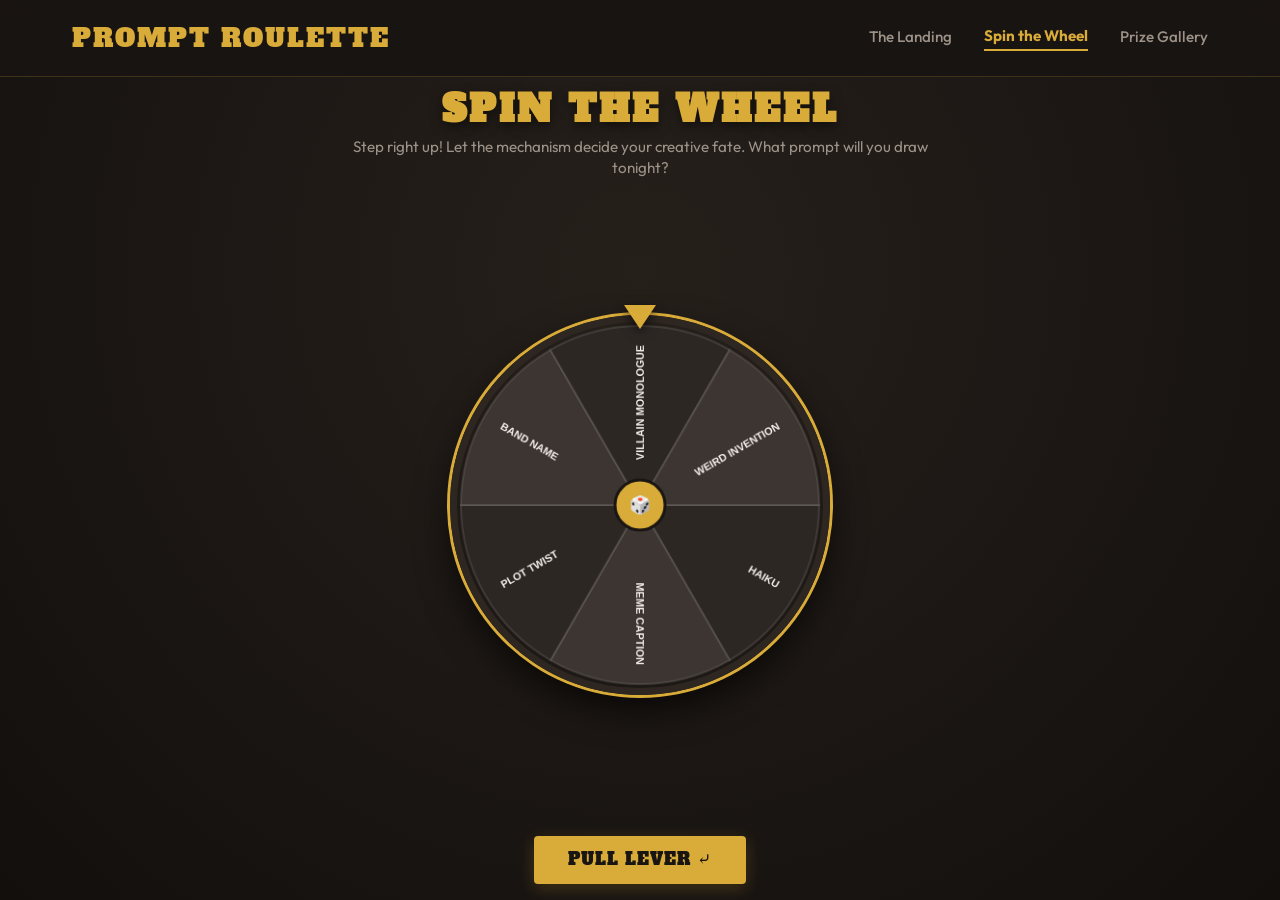
==== commit d4bb1b7a: "fix(ui): remove profile icon from nav and enforce zero-scroll viewport fit on spin page" ====
--- a/frontend/index.html
+++ b/frontend/index.html
@@ -6,7 +6,7 @@
   <title>Prompt Roulette — Spin the Wheel</title>
   <link rel="stylesheet" href="style.css">
 </head>
-<body>
+<body class="spin-page">
 
   <!-- Navigation Header -->
   <header class="header">
@@ -16,12 +16,6 @@
         <a href="../index.html" class="nav-link">The Landing</a>
         <a href="index.html" class="nav-link active">Spin the Wheel</a>
         <a href="gallery.html" class="nav-link">Prize Gallery</a>
-        <a href="#" class="profile-icon" title="Profile">
-          <svg width="22" height="22" viewBox="0 0 24 24" fill="none" stroke="currentColor" stroke-width="2" stroke-linecap="round" stroke-linejoin="round">
-            <circle cx="12" cy="8" r="4"/>
-            <path d="M4 20c0-4 4-6 8-6s8 2 8 6"/>
-          </svg>
-        </a>
       </nav>
     </div>
   </header>
--- a/frontend/style.css
+++ b/frontend/style.css
@@ -101,21 +101,6 @@
   border-bottom: 2px solid var(--gold-primary);
 }
 
-.profile-icon {
-  margin-left: 1.5rem;
-  display: inline-flex;
-  align-items: center;
-  justify-content: center;
-  color: var(--gold-primary);
-  text-decoration: none;
-  transition: transform 0.2s ease, color 0.2s ease;
-}
-
-.profile-icon:hover {
-  color: var(--gold-hover);
-  transform: scale(1.1);
-}
-
 /* Main Container Layout */
 .main-content {
   flex: 1;
@@ -249,35 +234,86 @@
   transform: translateY(-2px);
 }
 
+body.spin-page #spinBtn {
+  flex-shrink: 0;
+  margin-top: 0.25rem;
+  padding: clamp(0.55rem, 1.4vh, 0.85rem) clamp(1.4rem, 3.5vw, 2.1rem);
+  font-size: clamp(0.9rem, 2vh, 1.05rem);
+}
+
 /* Wheel Container (Spin Screen) */
+/* Spin Page Viewport-Fit Layout (Zero Scroll) */
+body.spin-page {
+  height: 100vh;
+  height: 100dvh;
+  overflow: hidden;
+  display: flex;
+  flex-direction: column;
+}
+
+body.spin-page .header {
+  flex-shrink: 0;
+}
+
+body.spin-page .main-content {
+  flex: 1;
+  min-height: 0;
+  padding: 0.5rem 1rem 1rem;
+  display: flex;
+  flex-direction: column;
+  align-items: center;
+  justify-content: space-between;
+  overflow: hidden;
+}
+
+body.spin-page .hero-header {
+  margin-bottom: 0.25rem;
+  flex-shrink: 0;
+}
+
+body.spin-page .page-title {
+  font-size: clamp(1.5rem, 4vh, 2.6rem);
+  margin-bottom: 0.2rem;
+}
+
+body.spin-page .page-subtitle {
+  font-size: clamp(0.8rem, 1.8vh, 0.95rem);
+  line-height: 1.35;
+  max-width: 580px;
+}
+
 .wheel-wrapper {
   position: relative;
   display: flex;
   flex-direction: column;
   align-items: center;
-  margin: 1.5rem 0 2.5rem;
+  justify-content: center;
+  margin: 0.25rem 0 0.5rem;
+  flex-shrink: 1;
+  min-height: 0;
 }
 
 .wheel-pointer {
   width: 0;
   height: 0;
-  border-left: 18px solid transparent;
-  border-right: 18px solid transparent;
-  border-top: 26px solid var(--gold-primary);
+  border-left: 16px solid transparent;
+  border-right: 16px solid transparent;
+  border-top: 24px solid var(--gold-primary);
   position: absolute;
-  top: -12px;
+  top: -10px;
   z-index: 10;
   filter: drop-shadow(0 4px 6px rgba(0,0,0,0.6));
 }
 
 .wheel-container {
-  width: 380px;
-  height: 380px;
+  width: min(380px, 44vh, 75vw);
+  height: min(380px, 44vh, 75vw);
   border-radius: 50%;
-  border: 8px solid #2d2621;
+  border: 7px solid #2d2621;
   box-shadow: 0 0 0 3px var(--gold-primary), 0 15px 35px rgba(0,0,0,0.7);
   overflow: hidden;
   position: relative;
+  flex-shrink: 1;
 }
 
 #wheelCanvas {
@@ -658,6 +694,7 @@
   transform: scale(1.1);
 }
 
+
 .upvote-btn .vote-count {
   position: absolute;
   top: -6px;
@@ -702,3 +739,20 @@
   .nav-container { padding: 1rem; }
   .nav-links { gap: 1rem; }
 }
+
+@media (max-width: 480px) {
+  .page-title { font-size: 1.8rem; letter-spacing: 1px; }
+  .landing-gold-title { font-size: 1.7rem; letter-spacing: 2px; }
+  .landing-gold-box { padding: 1.25rem 1rem; max-width: 92vw; }
+  .wheel-container { width: 280px; height: 280px; max-width: 85vw; max-height: 85vw; }
+  .wheel-wrapper { margin: 1rem 0 1.5rem; }
+  .nav-container { padding: 0.75rem 1rem; }
+  .brand-logo { font-size: 1.3rem; letter-spacing: 1px; }
+  .nav-links { gap: 0.75rem; }
+  .nav-link { font-size: 0.85rem; }
+  .ticket-card { width: 92vw; padding: 1.25rem 1rem; }
+  .ticket-category-title { font-size: 1.6rem; }
+  .empty-title { font-size: 2rem; }
+  .gallery-grid { grid-template-columns: 1fr; }
+}
+
